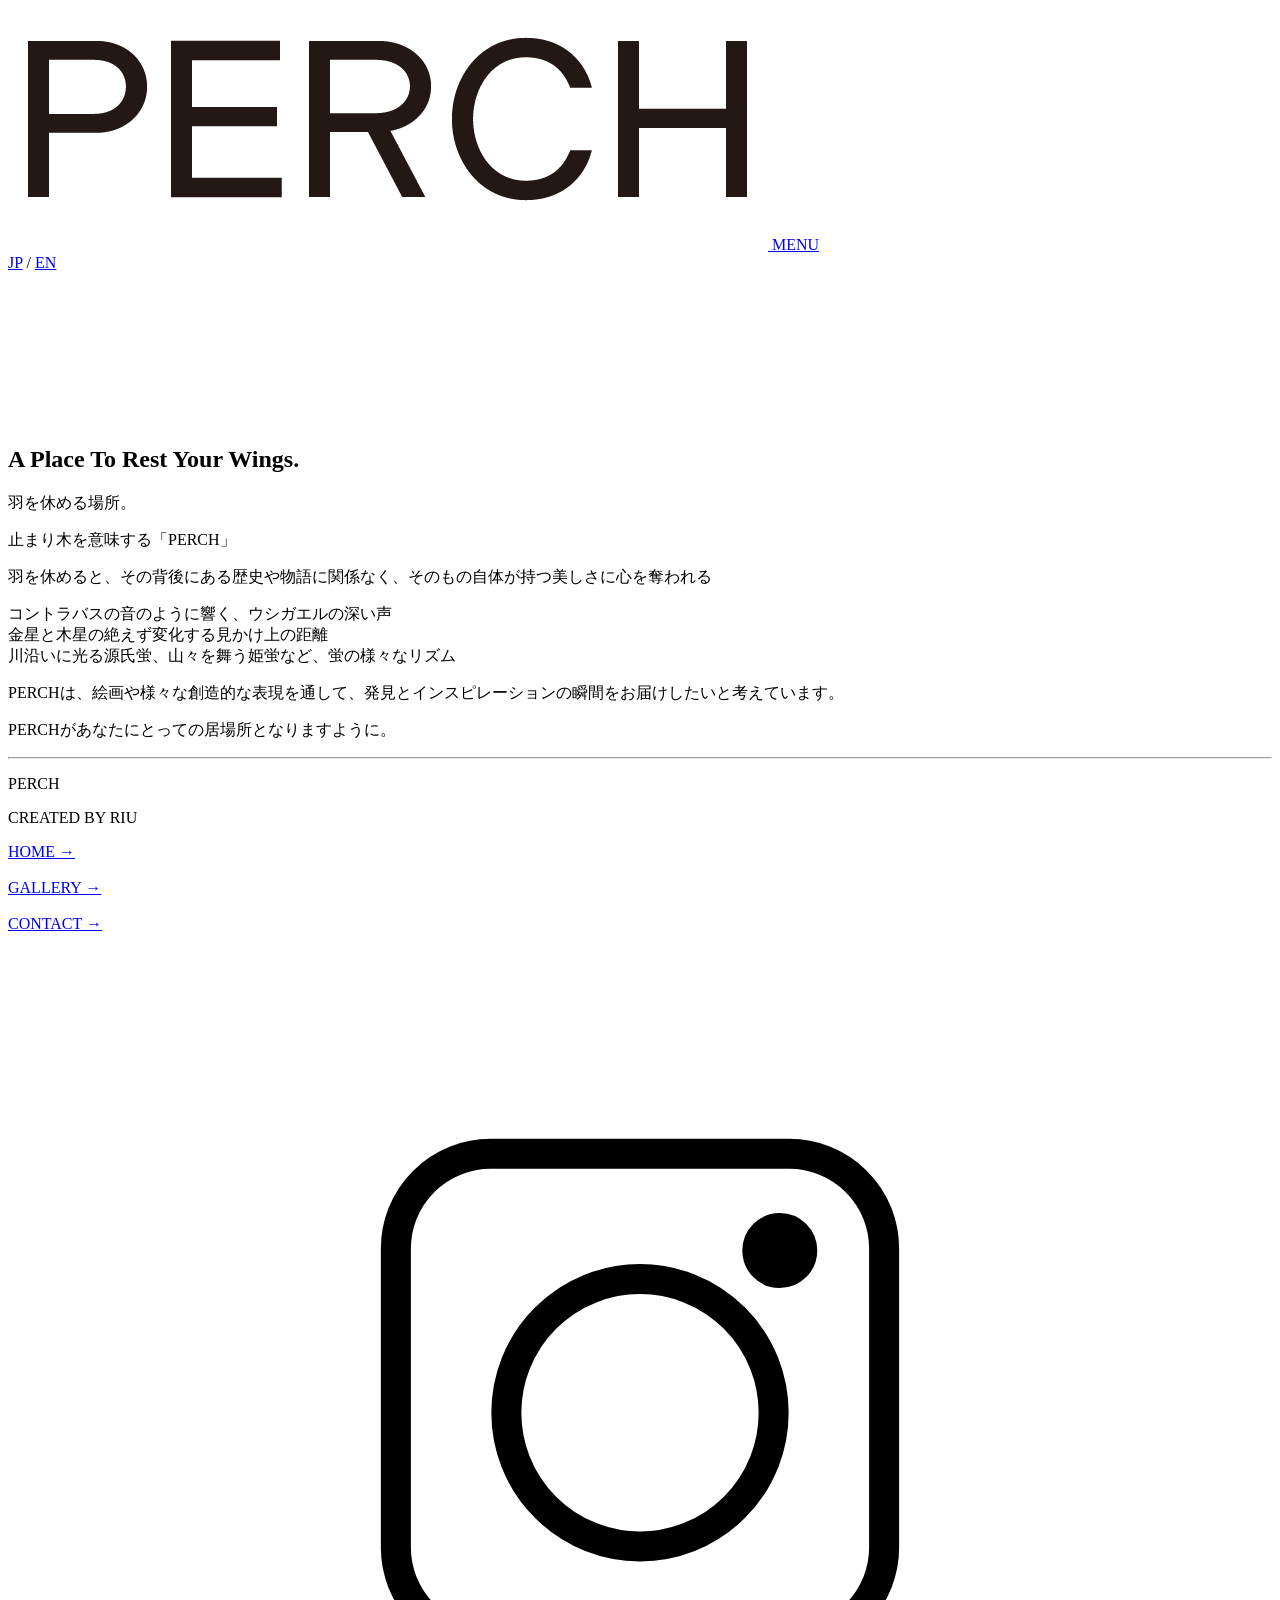
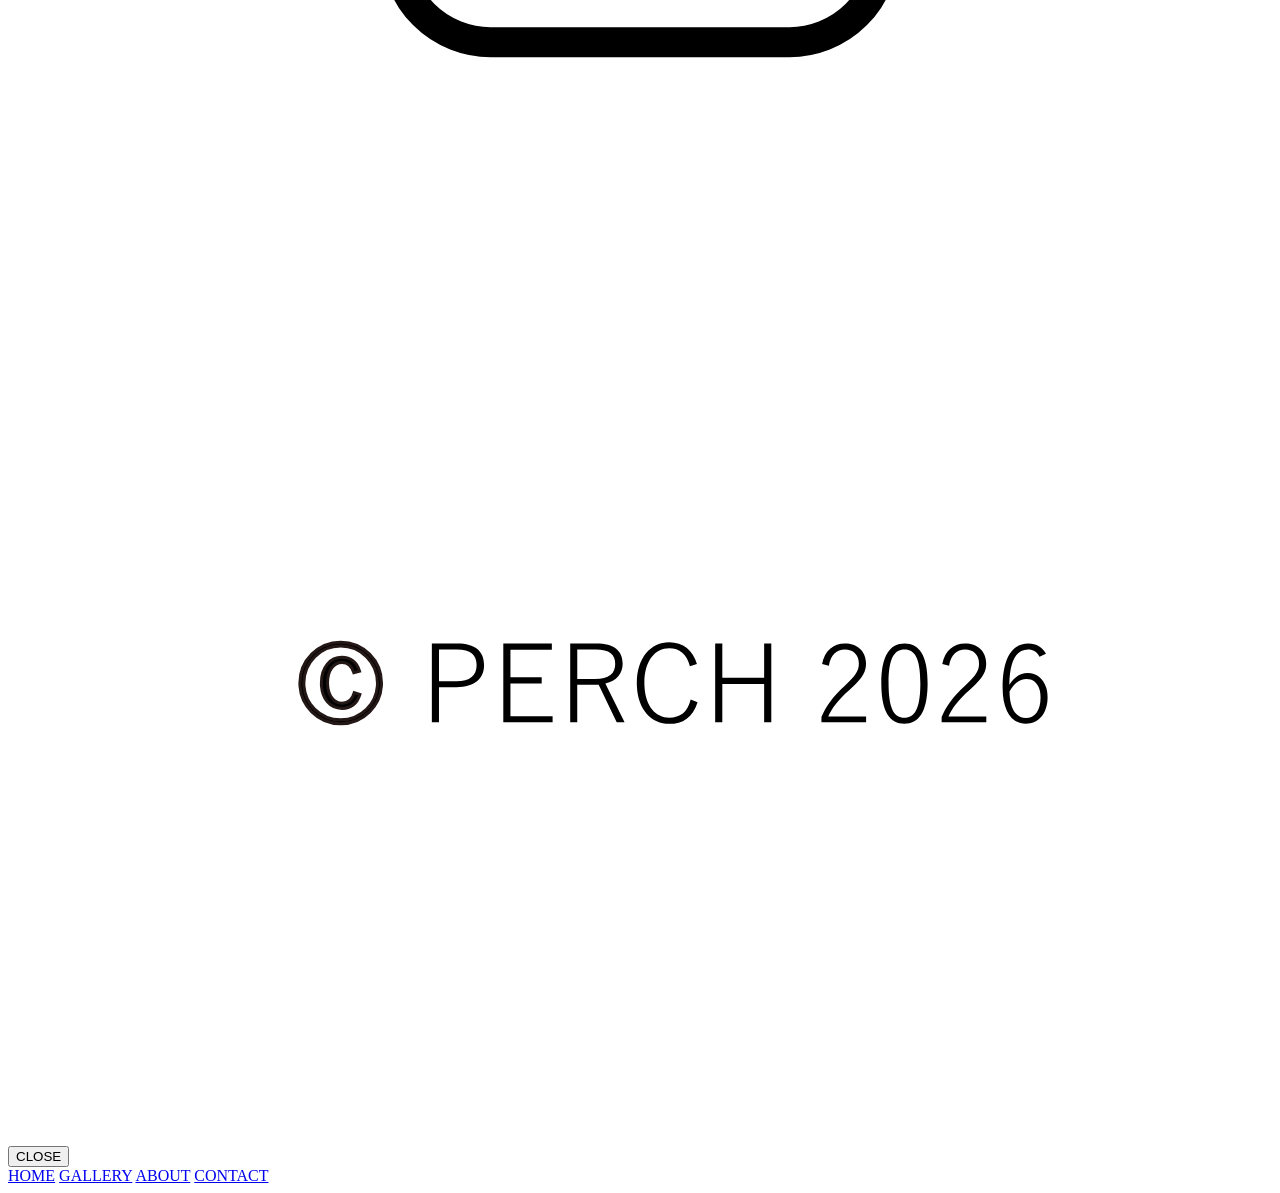
==== about.html @ 5512159b "Add files via upload" ====
<!DOCTYPE html>
<html lang="ja">

<head>
    <meta charset="UTF-8">
    <meta name="viewport" content="width=device-width, initial-scale=1.0">
    <title>About | PERCH</title>

    <link rel="stylesheet" href="style.css">
</head>

<body>

<header>

    <!-- ロゴ -->

    <a href="index.html" class="logo-link">

        <img src="images/logo.png" alt="PERCH Logo" class="logo">

    </a>

    <a href="#" class="menu-btn">MENU</a>

    <!-- 言語切替 -->

    <div class="language">

        <a href="about.html" class="active">JP</a>

        <span>/</span>

        <a href="about-en.html">EN</a>

    </div>

</header>

<!-- メイン動画 -->

<section class="hero">

    <video class="about-video" 

        autoplay

        muted

        loop

        playsinline>

        <source src="images/about01.mp4"

                type="video/mp4">

    </video>

    <div class="hero-text fade-up">

        <h1>A Place To Rest Your Wings.</h1>

        <p>羽を休める場所。</p>

    </div>

</section>

<!-- About本文 -->

<section class="about-text fade-up">

    <p>

      止まり木を意味する「PERCH」

    </p>

    <p>

        羽を休めると、その背後にある歴史や物語に関係なく、そのもの自体が持つ美しさに心を奪われる

    </p>

    <p>

       コントラバスの音のように響く、ウシガエルの深い声<br>
       金星と木星の絶えず変化する見かけ上の距離<br>
       川沿いに光る源氏蛍、山々を舞う姫蛍など、蛍の様々なリズム<br>
 
    </p>

    <p>
       PERCHは、絵画や様々な創造的な表現を通して、発見とインスピレーションの瞬間をお届けしたいと考えています。
    </p>

    <p>

        PERCHがあなたにとっての居場所となりますように。

    </p>

</section>

<hr class="line-black">

<section class="index-credit01">
   <div class="credit01">
         <p>PERCH</p>
         <p>CREATED BY RIU</p>
         <a href="index.html">
           HOME →
         </a>
         <br><br>
         <a href="gallery.html">
           GALLERY →
         </a>
         <br><br>
         <a href="contact.html">
           CONTACT →
         </a>
    </div>
</section>


<!-- 下部写真 -->

<section class="fade-up">

    <img src="images/about02.png" alt="" class="bottom-image">

</section>

<section class="instagram-link">

    <a href="https://www.instagram.com/perchgram?igsh=eW1pNG8zZnA1Y2Z5&utm_source=qr" target="_blank">

        <img src="images/instagram.svg" alt="Instagram">

    </a>

</section>

<div class="copyright">

    <img src="images/copyright.svg" alt="Copyright">

</div>

<div id="menu-overlay">

    <button id="close-menu">CLOSE</button>

    <nav class="overlay-nav">

        <a href="index.html">HOME</a>

        <a href="gallery.html">GALLERY</a>

        <a href="about.html">ABOUT</a>

        <a href="contact.html">CONTACT</a>

    </nav>

</div>

<script src="script.js"></script>

</body>

</html>
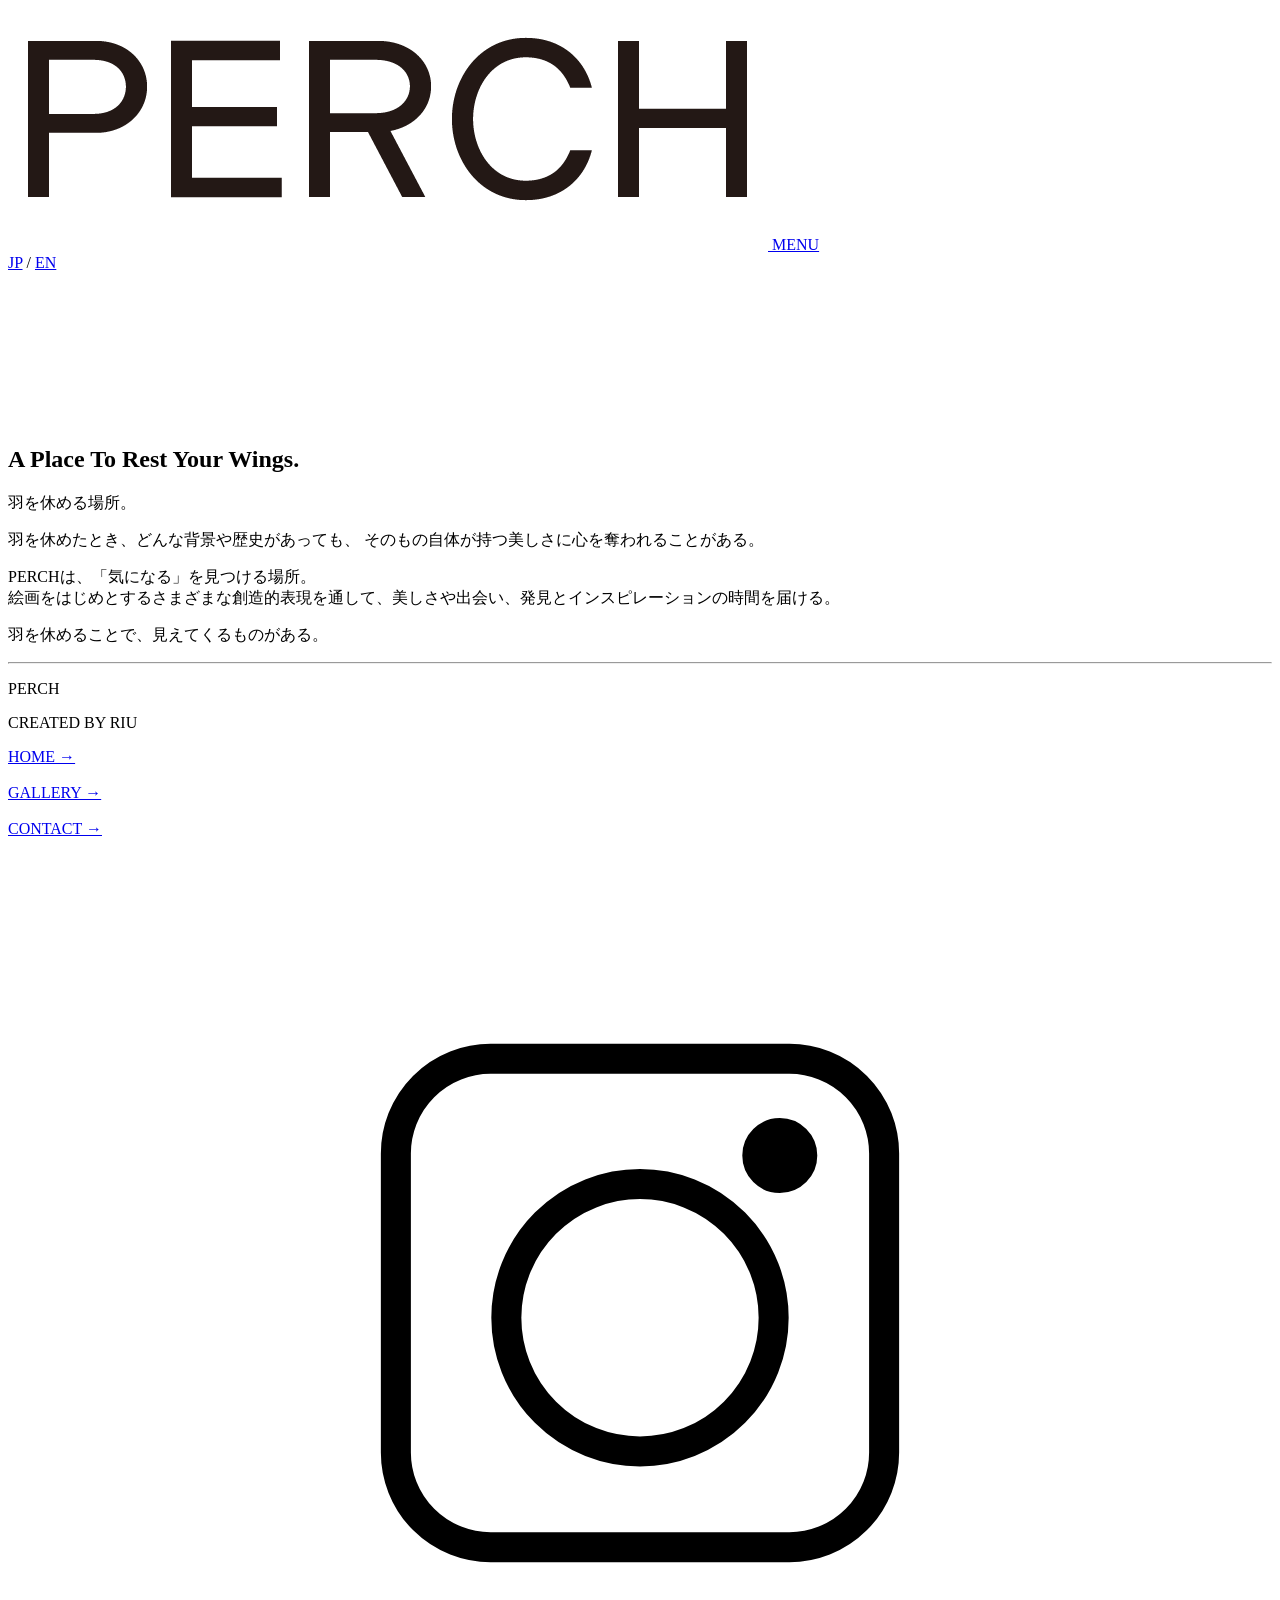
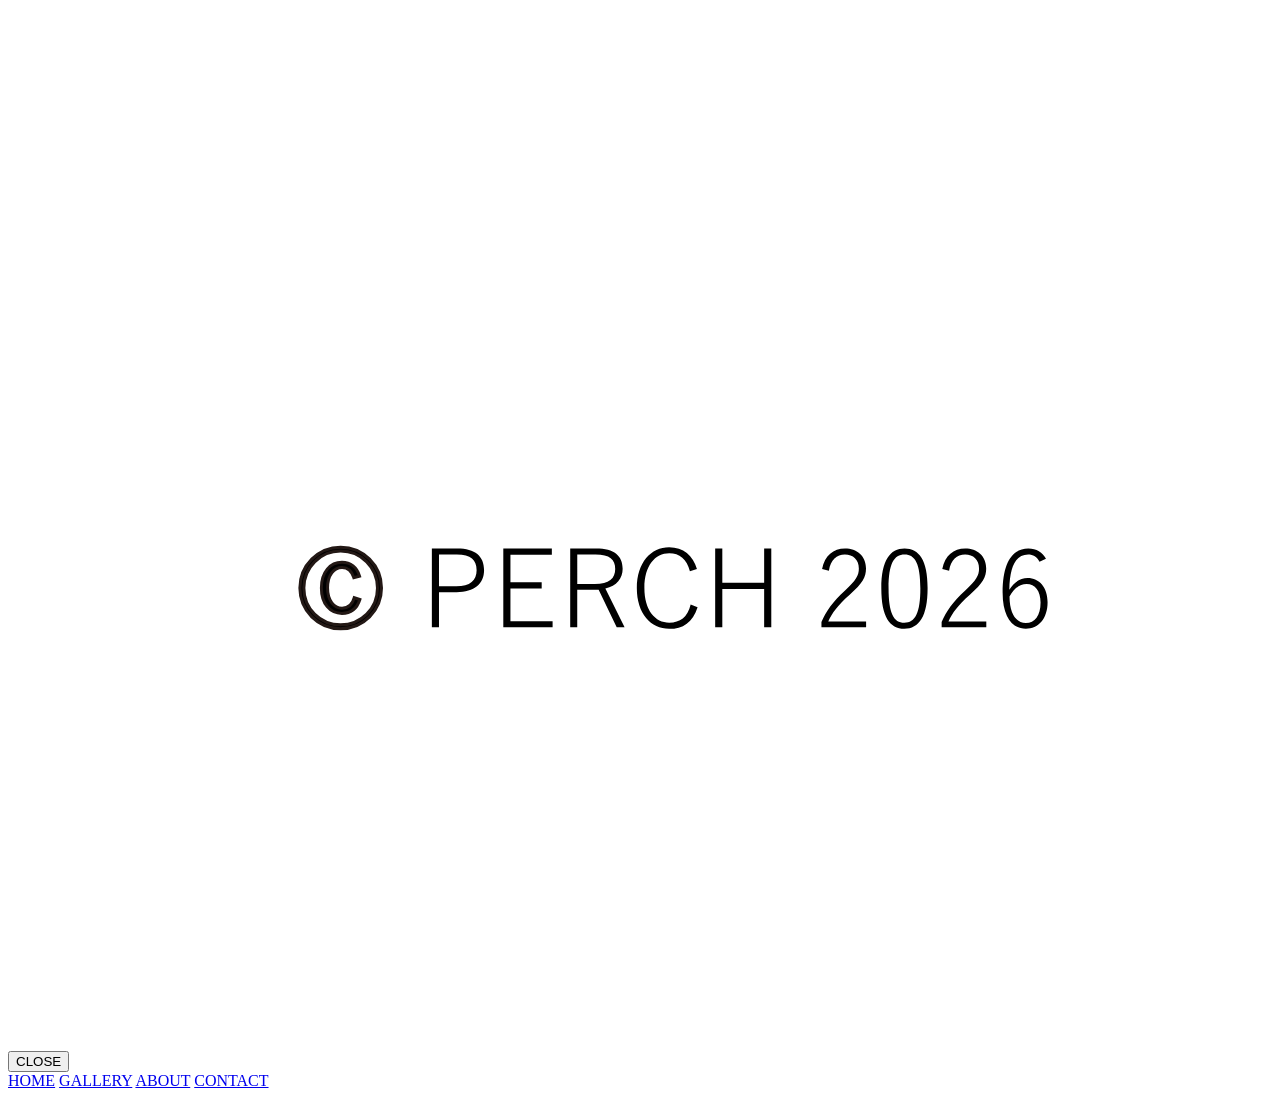
==== commit 293a198c: "Add files via upload" ====
--- a/about.html
+++ b/about.html
@@ -73,32 +73,22 @@
 
     <p>
 
-      止まり木を意味する「PERCH」
+      羽を休めたとき、どんな背景や歴史があっても、
+      そのもの自体が持つ美しさに心を奪われることがある。
 
     </p>
 
     <p>
 
-        羽を休めると、その背後にある歴史や物語に関係なく、そのもの自体が持つ美しさに心を奪われる
+        PERCHは、「気になる」を見つける場所。<br>
+        絵画をはじめとするさまざまな創造的表現を通して、美しさや出会い、発見とインスピレーションの時間を届ける。
 
     </p>
 
     <p>
 
-       コントラバスの音のように響く、ウシガエルの深い声<br>
-       金星と木星の絶えず変化する見かけ上の距離<br>
-       川沿いに光る源氏蛍、山々を舞う姫蛍など、蛍の様々なリズム<br>
+       羽を休めることで、見えてくるものがある。
  
-    </p>
-
-    <p>
-       PERCHは、絵画や様々な創造的な表現を通して、発見とインスピレーションの瞬間をお届けしたいと考えています。
-    </p>
-
-    <p>
-
-        PERCHがあなたにとっての居場所となりますように。
-
     </p>
 
 </section>
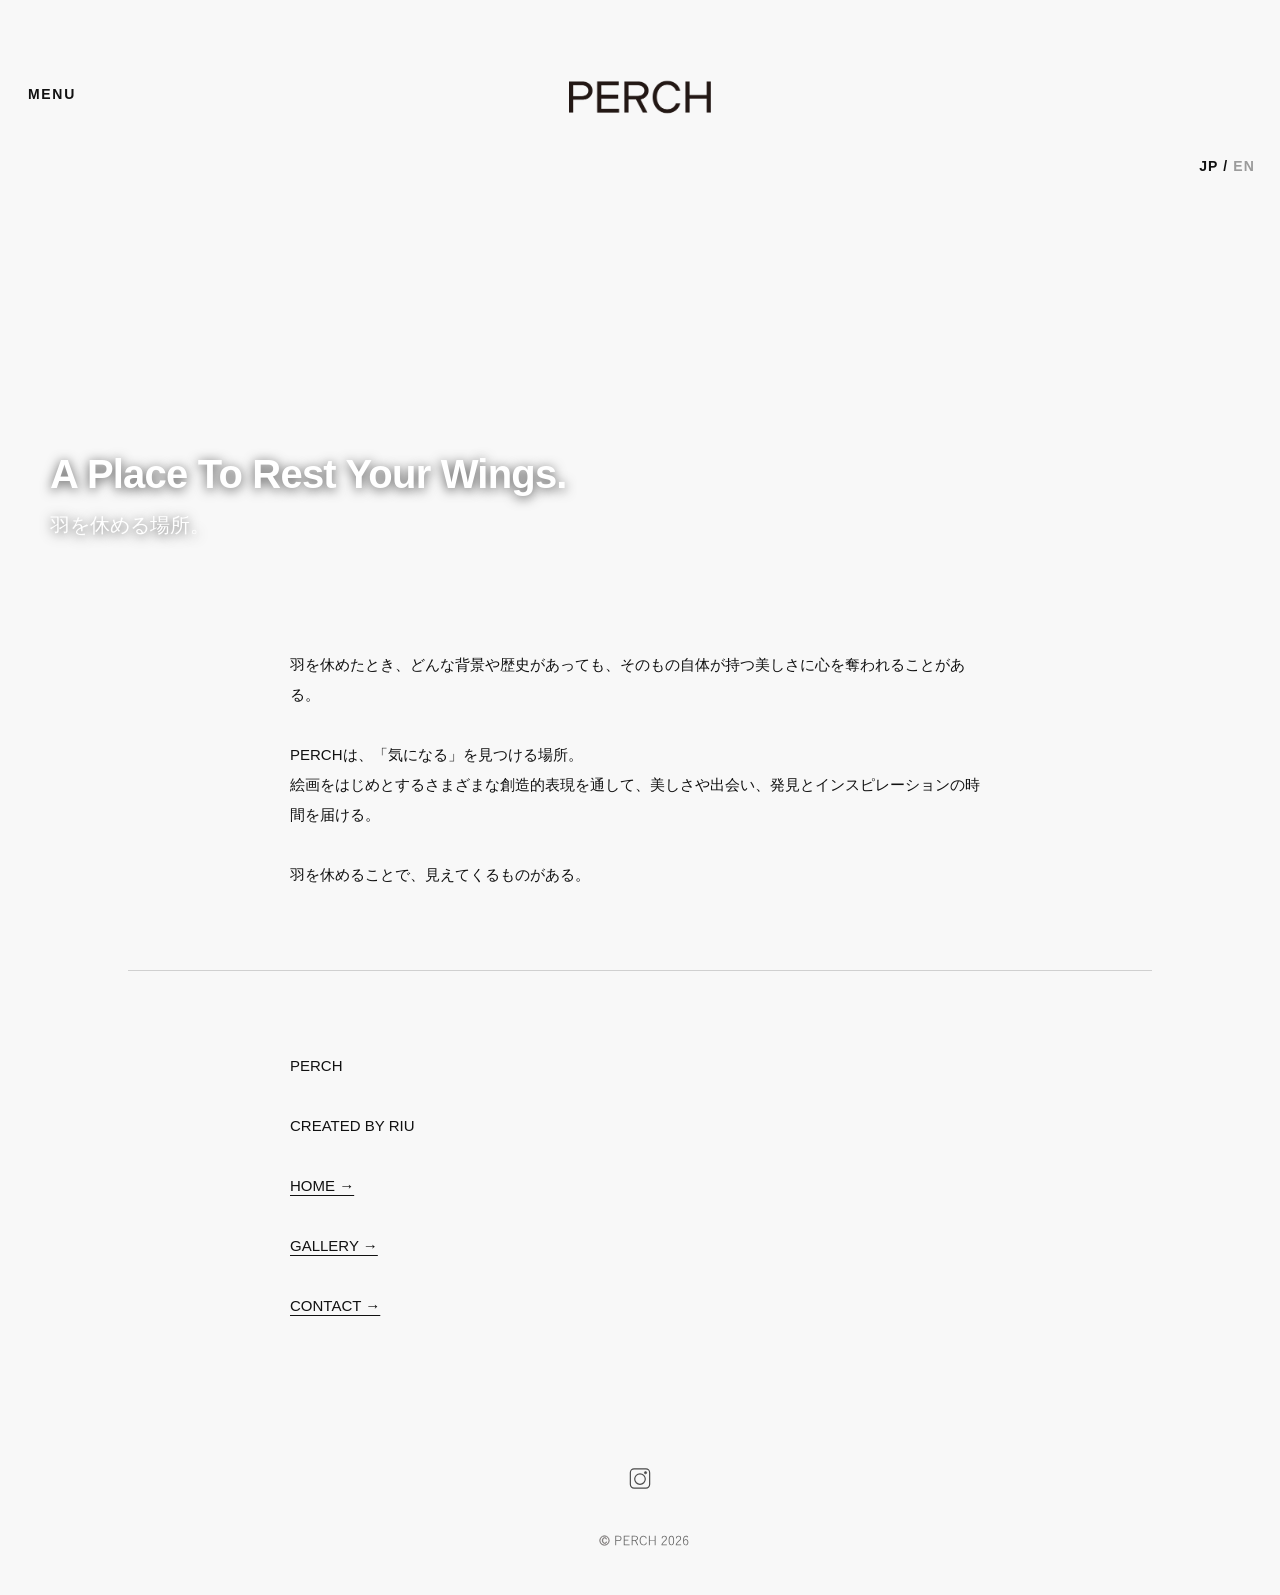
==== commit 1226d7dd: "Add files via upload" ====
--- a/about.html
+++ b/about.html
@@ -73,8 +73,7 @@
 
     <p>
 
-      羽を休めたとき、どんな背景や歴史があっても、
-      そのもの自体が持つ美しさに心を奪われることがある。
+      羽を休めたとき、どんな背景や歴史があっても、そのもの自体が持つ美しさに心を奪われることがある。
 
     </p>
 
--- a/style.css
+++ b/style.css
@@ -0,0 +1,1400 @@
+/* =====================
+   RESET
+===================== */
+
+*{
+    margin:0;
+    padding:0;
+    box-sizing:border-box;
+}
+
+/* =====================
+   BODY
+===================== */
+
+body{
+
+    background:#f8f8f8;
+    color:#111;
+
+    font-family:
+    "Yu Gothic Pr6N",
+    "Yu Gothic",
+    sans-serif;
+
+    line-height:2;
+
+    -webkit-font-smoothing:antialiased;
+}
+
+/* =====================
+   HEADER
+===================== */
+
+header{
+
+    position:relative;
+
+    padding-top:120px;
+    padding-bottom:70px;
+
+    text-align:center;
+}
+
+
+
+/* =====================
+   LOGO
+===================== */
+
+.logo{
+
+    width:150px;
+
+    display:block;
+
+    margin:auto;
+}
+
+.logo-link{
+    position: fixed;
+    top: 75px;
+    left: 50%;
+    transform: translateX(-50%);
+    z-index: 1000;
+}
+
+@media (max-width: 701px) {
+
+  /* ロゴを上へ */
+  .logo-link {
+    top: 15px;
+  }
+
+  /* MENUを上へ */
+  .menu-btn {
+    top: 10px;
+  }
+
+  /* 言語切り替えを上へ */
+  .language {
+    bottom: 40px;
+  }
+
+}
+
+/* =====================
+   MENU
+===================== */
+
+.menu-btn{
+
+    position:fixed;
+
+    left:28px;
+    top:80px;
+
+    text-decoration:none;
+
+    color:#111;
+
+    font-size:15px;
+
+    letter-spacing:0.08em;
+
+    cursor: pointer;
+
+    z-index: 1000;
+}
+
+@media (max-width: 701px) {
+  .menu-btn {
+    top: 15px !important;
+  }
+}
+
+/* =====================
+   LANGUAGE
+===================== */
+
+.language{
+
+    position:absolute;
+
+    right:25px;
+    top: -20;
+    bottom:10px;
+
+    font-size:14px;
+    font-weight: 550;
+
+    letter-spacing:0.08em;
+}
+
+@media (max-width: 701px) {
+  .language {
+    position:absolute;
+
+    right:25px;
+    top: 80px;
+    bottom:10px;
+
+    font-size:14px;
+    font-weight: 550;
+
+    letter-spacing:0.08em;
+  }
+}
+.language a{
+
+    text-decoration:none;
+    color:#111;
+}
+
+.language .active{
+
+    opacity:1;
+}
+
+.language a:not(.active){
+
+    opacity:.4;
+}
+
+/* =====================
+   HERO
+===================== */
+
+.hero{
+
+    position:relative;
+}
+
+/* =====================
+   HERO IMAGE
+===================== */
+
+.hero-image{
+
+    width:100%;
+
+    max-width: 700px;
+
+    display:block;
+
+    margin:30px auto 40px;
+}
+
+/* =====================
+   HERO TEXT
+===================== */
+
+.hero-text{
+
+    position:absolute;
+
+    left:50px;
+    bottom:25px;
+
+    color:white;
+
+    text-shadow:
+    0 2px 12px rgba(0, 0, 0, .70);
+
+    z-index:10;
+}
+
+/* =====================
+   HERO TITLE
+===================== */
+
+.hero-text h1{
+
+    font-size:40px;
+
+    font-weight:600;
+
+    letter-spacing: -0.02em;
+
+    margin-bottom:5px;
+
+    line-height:1.3;
+}
+
+/* =====================
+   HERO SUBTITLE
+===================== */
+
+.hero-text p{
+
+    margin:0;
+
+    font-size:20px;
+}
+
+/* =====================
+   ABOUT TEXT
+===================== */
+
+.about-video{
+
+    width:100%;
+
+    max-width: 700px;
+
+    display:block;
+
+    margin: 30px auto 40px;
+}
+
+
+.about-text{
+
+    width:85%;
+
+    max-width:700px;
+
+    margin:80px auto;
+
+    font-size:15px;
+}
+
+.about-text p{
+
+    margin-bottom:30px;
+}
+
+.line-black{
+    border: none;
+    border-top: 1px solid #d0d0d0;
+    margin: 60px auto;
+    width: 80%;
+}
+
+.credit{
+
+    color: #111;
+
+    margin-top:60px;
+
+    text-align:left;
+
+    font-size:14px;
+
+    letter-spacing:0.1em;
+}
+
+.credit a{
+
+    color: #111;
+}
+
+.credit a:hover{
+
+    color: #111;
+    opacity: 0.5;
+}
+
+/* =====================
+   BOTTOM IMAGE
+===================== */
+
+.bottom-image{
+
+    width:100%;
+
+    max-width: 700px;
+
+    display:block;
+
+    margin:100px auto 40px;
+}
+
+.scrolled .logo-link,
+.scrolled .menu-btn{
+
+    opacity:.35;
+
+    transition:.4s ease;
+}
+
+/* =====================
+   FADE UP
+===================== */
+
+.fade-up{
+
+    opacity:0;
+
+    transform:translateY(60px);
+
+    transition: opacity 1.8s ease,transform 1.8s ease;
+}
+
+.fade-up.show{
+
+    opacity:1;
+
+    transform:translateY(0);
+}
+
+/* =====================
+   MOBILE
+===================== */
+
+@media screen and (max-width:701px){
+
+    .logo{
+
+        width:100px;
+    }
+
+    .hero-text{
+
+        left:30px;
+        bottom:20px;
+    }
+
+    .hero-text h1{
+
+        font-size:23px;
+    }
+
+    .hero-text p{
+
+        font-size:16px;
+    }
+
+    .about-text{
+
+        width:88%;
+    }
+
+}
+
+/* =====================
+   INSTAGRAM
+===================== */
+
+.instagram-link{
+
+    text-align:center;
+
+    margin-bottom:2px;
+}
+
+.instagram-link img{
+
+    width:50px;
+
+    height:auto;
+
+    opacity:.7;
+
+    transition:.3s ease;
+}
+
+.instagram-link img:hover{
+
+    opacity:1;
+
+    transform:translateY(-2px);
+}
+
+
+/* =====================
+   MENU BUTTON
+===================== */
+
+.menu-btn{
+
+    position:fixed;
+
+    left:28px;
+    top:80px;
+
+    background:none;
+
+    border:none;
+
+    color:#111;
+
+    font-size:14px;
+
+    font-weight: 550;
+
+    letter-spacing:.12em;
+
+    cursor:pointer;
+}
+
+
+/* =====================
+   MENU OVERLAY
+===================== */
+
+#menu-overlay{
+
+    position:fixed;
+
+    inset:0;
+
+    background:rgba(255,255,255,.70);
+
+    backdrop-filter:blur(6px);
+
+    display:flex;
+
+    justify-content:center;
+
+    align-items:center;
+
+    opacity:0;
+
+    visibility:hidden;
+
+    transition:.4s ease;
+
+    z-index:2000;
+
+    overflow: hidden;
+}
+
+#menu-overlay.show{
+
+    opacity:1;
+
+    visibility:visible;
+}
+
+
+/* =====================
+   CLOSE
+===================== */
+
+#close-menu{
+
+    position:absolute;
+
+    top:84px;
+
+    left:28px;
+
+    border:none;
+
+    background:none;
+
+    color:#111;
+
+    font-size:15px;
+
+    font-weight: 550;
+
+    letter-spacing:.08em;
+
+    cursor:pointer;
+}
+
+@media (max-width: 701px) {
+  #close-menu {
+    top: 7px !important;
+  }
+}
+
+
+/* =====================
+   NAVIGATION
+===================== */
+
+.overlay-nav{
+
+    text-align:center;
+}
+
+.overlay-nav a,
+.works-group span{
+
+    display:block;
+
+    text-decoration:none;
+
+    color:#111;
+
+    font-size:22px;
+
+    font-weight: 550;
+
+    margin:18px 0;
+
+    letter-spacing:.08em;
+
+}
+
+/* =====================
+   COPYRIGHT
+===================== */
+
+.copyright{
+
+    text-align:center;
+
+    margin-top:-20px;
+}
+
+.copyright img{
+
+    width:150px;
+
+    height:auto;
+
+    opacity:.6;
+
+     margin-bottom:-60px;
+}
+
+/* =====================
+   CONTACT
+===================== */
+
+.contact-content a{
+
+    color:#111;
+
+    text-decoration:none;
+
+    transition:.3s;
+}
+
+.contact-content a:hover{
+
+    opacity:.5;
+}
+
+.contact-content{
+
+    width:85%;
+
+    max-width:700px;
+
+    margin:80px auto;
+
+    font-size:15px;
+}
+
+.contact-content h1{
+
+    margin-bottom:30px;
+
+    font-size:20px;
+}
+
+.contact-content p{
+
+    margin-bottom:30px;
+    
+}
+
+hr {
+    border: none;
+    border-top: 1px solid #d0d0d0;
+    margin: 60px auto;
+    width: 80%;
+}
+
+.contact-content a{
+
+    color:#111;
+
+    text-decoration:underline;
+
+    text-underline-offset:4px;
+
+    text-decoration-thickness:0.8px;
+}
+
+.contact-image{
+
+    width:60%;
+
+    max-width: 400px;
+
+    display:block;
+
+    margin:55px auto 55px;
+}
+
+/* =====================
+   GALLERY
+===================== */
+
+.gallery-area{
+
+    background:#000;
+
+    color:#fff;
+
+    min-height:0;
+
+    padding-top:0px;
+
+    padding-bottom:0px;
+
+}
+
+.hero-video{
+
+    background-color: #000;
+
+    width: 100%;
+
+    object-fit: cover;
+
+    display: block;
+
+}
+
+.gallery-credit a{
+
+    color:#fff;
+
+    transition:.3s;
+
+    text-decoration:underline;
+
+    text-underline-offset:4px;
+
+    text-decoration-thickness:0.8px;
+}
+
+.gallery-credit a:hover{
+
+    opacity:.5;
+}
+
+.gallery-credit{
+
+    width:85%;
+
+    max-width:700px;
+
+    margin:80px auto;
+
+    font-size:15px;
+}
+
+.gallery-credit h1{
+
+    margin-bottom:30px;
+
+    font-size:20px;
+}
+
+.gallery-credit p{
+
+    margin-bottom:30px;
+    
+}
+
+.gallery-credit{
+
+    color: #fff;
+
+    margin-top:60px;
+
+    text-align:left;
+
+    font-size:14px;
+
+    letter-spacing:0.1em;
+}
+
+/* =====================
+   COPYRIGHT2
+===================== */
+
+.copyright2{
+
+    text-align:center;
+
+    margin-top:-20px;
+
+    margin-bottom:-60px;
+}
+
+.copyright2 img{
+
+    width:150px;
+
+    height:auto;
+
+    margin-bottom:-40px;
+
+    opacity:.6;
+}
+
+/* =====================
+   INSTAGRAM2
+===================== */
+
+.instagram-link2{
+
+    text-align:center;
+
+    margin-bottom:2px;
+}
+
+.instagram-link2 img{
+
+    width:50px;
+
+    height:auto;
+
+    opacity:.7;
+
+    transition:.3s ease;
+}
+
+.instagram-link2 img:hover{
+
+    opacity:1;
+
+    transform:translateY(-2px);
+}
+
+.gallery-page.scrolled .logo-link{
+
+    opacity:1 !important;
+}
+
+.gallery-page.scrolled .menu-btn{
+
+    color:#fff !important;
+
+    opacity:1 !important;
+}
+
+.gallery-page.scrolled .logo{
+
+    filter: brightness(0) invert(1);
+}
+
+a, button{-webkit-tap-highlight-color: transparent;}
+
+/* =====================
+   HOME
+===================== */
+
+.index-area{
+
+    background:#f8f8f8;
+
+}
+
+.index-video{
+     width:100%;
+
+     max-width:1920px;
+
+     display:block;
+
+     margin: 30px auto 10px;
+
+     padding: 10px 0;
+}
+
+.index-video01{
+     width:100%;
+
+     max-width:1920px;
+
+     display:block;
+
+     margin: 10px auto 10px;
+
+     padding: 20px 0;
+
+}
+
+@media (min-width: 701px){
+
+    .index-video{
+       margin-bottom: 120px;
+    }
+
+}
+
+/* ===== Marquee ===== */
+
+.marquee-link {
+  width: 700px;
+}
+
+@media screen and (max-width:701px){
+
+    .marquee-link{
+        overflow: hidden;
+    }
+
+    .marquee-link video{
+        width: 160%;
+        margin-left: -60%;
+        margin-top: -60px;
+    }
+
+}
+
+@media (min-width: 701px){
+
+    .marquee-link{
+        width: 100%;      /* 今は370pxなので大きくする */
+    }
+
+}
+
+@keyframes perchColor {
+
+    0% ,49%{
+        color: #000000;
+    }
+
+    50% ,100%{
+        color: #f4a7b9;
+    }
+
+}
+
+.marquee-track {
+    display: flex;
+    width: max-content;
+     gap: 10px;
+    animation: marquee 35s linear infinite;
+}
+
+
+
+.index-credit01 a{
+
+    color:#111;
+
+    text-decoration:none;
+
+    transition:.3s;
+}
+
+.index-credit01 a:hover{
+
+    opacity:.5;
+}
+
+.index-credit01{
+
+    width:85%;
+
+    max-width:700px;
+
+    margin:80px auto;
+
+    font-size:15px;
+}
+
+.index-credit01 h1{
+
+    margin-bottom:30px;
+
+    font-size:20px;
+}
+
+.index-credit01 p{
+
+    margin-bottom:30px;
+    
+}
+
+.index-credit01 hr {
+    border: none;
+    border-top: 1px solid #d0d0d0;
+    margin: 60px auto;
+    width: 80%;
+}
+
+.index-credit01 a:not(.home-link){
+
+    color:#111;
+
+    text-decoration:underline;
+
+    text-underline-offset:4px;
+
+    text-decoration-thickness:0.8px;
+}
+
+.home-card{
+    position: relative;
+    overflow: hidden;
+}
+
+.home-card img{
+    width:100%;
+    display:block;
+}
+
+.image-shadow{
+    position:absolute;
+    inset:0;
+
+    background:linear-gradient(
+        to top,
+        rgba(0,0,0,0.2) 0%,
+        rgba(0,0,0,0.08) 20%,
+        rgba(0,0,0,0) 50%
+    );
+
+    z-index:1;
+}
+
+.home-link{
+    position:absolute;
+    left:30px;
+    bottom:35px;
+    color:#fff;
+    z-index:2;
+
+    font-weight: 500;
+    text-decoration: none;
+
+    display: inline-block;
+}
+
+.home-link::after{
+    content:"";
+    position: absolute;
+    left: 0;
+    bottom: 3px;
+
+    width:0;
+    height:1px;
+
+    background:#fff;
+
+    transition: width .3s ease;
+}
+
+.home-link:hover::after{
+    width:100%;
+}
+
+/* スマホ */
+.home-grid{
+    display:block;
+}
+
+/* PC */
+@media (min-width: 701px){
+
+    .home-grid{
+        display:grid;
+        grid-template-columns: 1fr 1fr;
+        gap:0px;          /* 画像同士の隙間 */
+    }
+
+    .home-card{
+        flex:1;
+    }
+
+    .home-card img{
+        width: 100%;
+        aspect-ratio: 4/5;
+        object-fit: cover;
+    }
+
+}
+
+/* =====================
+   gallery
+===================== */
+
+.gallery-content a{
+
+    color:#f8f8f8;
+
+    text-decoration:none;
+
+    transition:.3s;
+}
+
+.gallery-content a:hover{
+
+    opacity:.5;
+}
+
+.gallery-content{
+
+    width:85%;
+
+    max-width:700px;
+
+    margin:20px auto;
+
+    font-size:15px;
+}
+
+.gallery-content h1{
+
+    margin-bottom:40px;
+
+    font-size:20px;
+}
+
+hr {
+    border: none;
+    border-top: 1px solid #d0d0d0;
+    margin: 60px auto;
+    width: 80%;
+}
+
+.gallery-content a{
+
+    color:#f8f8f8;
+
+    text-decoration:underline;
+
+    text-underline-offset:4px;
+
+    text-decoration-thickness:0.8px;
+}
+
+.gallery-space {
+  padding: 2vh 3vw;
+}
+
+.gallery-work {
+  display: block;
+  width: fit-content;
+  color: #222;
+  text-decoration: none;
+  padding: 50px 0 50px;
+}
+
+.gallery-work img {
+  display: block;
+  width: 320px;
+  height: auto;
+}
+
+.gallery-work video {
+    margin-top: 60px;
+    display: block;
+    width: 380px;
+    height: auto;
+}
+
+@media (max-width: 701px) {
+    .gallery-work video {
+    margin-top: 60px;
+    display: block;
+    width: 75vw;
+    height: auto;
+    }
+
+    .gallery-work img {
+    display: block;
+    width: 60vw;
+    height: auto;
+    }
+
+}
+
+.gallery-work p {
+  margin-top: 20px;
+  font-size: 16px;
+}
+
+/* 文字の位置 */
+
+.work-right {
+  margin-left: auto;
+}
+
+.work-right p {
+  text-align: right;
+}
+
+
+/* 小さい絵 */
+
+.gallery-doodle {
+  display: block;
+  width: 70px;
+}
+
+.doodle-01 {
+  margin-left: 75%;
+  padding: 100px 0 100px;
+}
+
+.doodle-02 {
+  margin-left: 10%;
+  padding: 100px 0 120px;
+}
+
+.doodle-03 {
+  margin-left: 30%;
+  padding: 120px 0 100px;
+}
+
+.doodle-04 {
+  margin-left: 80%;
+  padding: 120px 0 120px;
+}
+
+.work-center {
+  margin-left: auto;
+  margin-right: auto;
+}
+
+.gallery-search {
+  width: 500px;
+  max-width: 90%;
+  margin: 0 auto;
+  padding: 50px 0 0px;
+}
+
+
+/* Searchボタン */
+
+.search-button {
+  background: none;
+  border: none;
+  padding: 0;
+
+  font-size: 16px;
+  font-family: inherit;
+
+  cursor: pointer;
+}
+
+
+/* 最初は検索欄を隠す */
+
+.search-area {
+  display: flex;
+  width: 100%;
+  align-items: center;
+  border-bottom: 1px solid #222;
+}
+
+
+/* 入力欄 */
+
+.search-area input {
+  width: 100%;
+
+  border: none;
+  outline: none;
+  background: transparent;
+
+  padding: 10px 0;
+
+  font-size: 16px;
+  font-family: inherit;
+}
+
+
+/* ×ボタン */
+
+.search-close {
+  background: none;
+  border: none;
+
+  font-size: 20px;
+  cursor: pointer;
+}
+
+.search-results {
+  max-width: 500px;
+  margin-top: 15px;
+}
+
+.search-result {
+  width: 100%;
+  margin-top: 15px;
+  font-size: 14px;
+  cursor: pointer;
+}
+
+.search-result:hover {
+  opacity: 0.5;
+}
+
+/* =====================
+   WORK OVERLAY
+===================== */
+
+.work-overlay {
+    position: fixed;
+    inset: 0;
+    z-index: 1000;
+
+    overflow-y: auto;
+    overscroll-behavior: contain;
+
+    background: rgba(248, 248, 248, 0.45);
+
+    backdrop-filter: blur(18px);
+    -webkit-backdrop-filter: blur(18px);
+
+    opacity: 0;
+    visibility: hidden;
+
+    transition:
+        opacity 0.6s ease,
+        visibility 0.6s ease;
+}
+
+
+/* 開いた状態 */
+
+.work-overlay.is-open {
+    opacity: 1;
+    visibility: visible;
+}
+
+
+/* 画像エリア */
+
+.work-overlay-images {
+    display: flex;
+    flex-direction: column;
+    align-items: center;
+
+    gap: 25vh;
+
+    padding: 20vh 0 15vh;
+}
+
+
+/* 作品画像 */
+
+.work-overlay-images img,
+.work-overlay-images video{
+    display: block;
+
+    width: min(70vw, 700px);
+    height: auto;
+
+    box-shadow:
+        0 20px 45px rgba(40, 40, 40, 0.22);
+}
+
+
+/* CLOSE */
+
+.work-close {
+    display: block;
+
+    margin: 0 auto 20vh;
+
+    border: none;
+    background: none;
+
+    font-size: 16px;
+    font-weight: 500;
+
+    color: #2b2b2b;
+
+    cursor: pointer;
+    transition: opacity 0.3s ease;
+}
+
+
+/* スマホ */
+
+@media (max-width: 701px) {
+
+    .work-overlay {
+        backdrop-filter: blur(14px);
+        -webkit-backdrop-filter: blur(14px);
+    }
+
+    .work-overlay-images {
+        gap: 20vh;
+        padding-top: 15vh;
+    }
+
+    .work-overlay-images img {
+        width: 90vw;
+    }
+
+    .work-overlay-images video {
+        width: 90vw;
+    }
+
+}
+
+.work-title {
+  text-align: right;
+}
+
+.work-date {
+  font-size: 12px;
+  color: #828282;
+}
+
+.gallery-work img {
+  display: block;
+}
+
+.gallery-work .work-title {
+  margin: 8px 0 0 !important;
+  padding: 0;
+  line-height: 1;
+  text-align: right;
+}
+
+.music-link {
+  display: inline-block;
+  color: #111;
+}
+
+
+.music-link:hover {
+  opacity: 0.5;
+}
+
+.music-link,
+.music-link:visited {
+  color: #000;
+  text-decoration: none;
+  transition: opacity 0.3s ease;
+}
+
+.music-link:hover {
+  opacity: 0.5;
+}
+
+.work-info {
+  text-align: center;
+  width: 100%;
+  padding: 60px 0 100px;
+}
+
+.music-text {
+  white-space: pre-line;
+}
+
+
+#searchInput {
+  transition: opacity 0.7s ease;
+}
+
+#searchInput.placeholder-fade {
+  opacity: 0;
+}
+
+.search-close {
+  color: #111;
+  background: none;
+  border: none;
+  -webkit-appearance: none;
+  appearance: none;
+}
